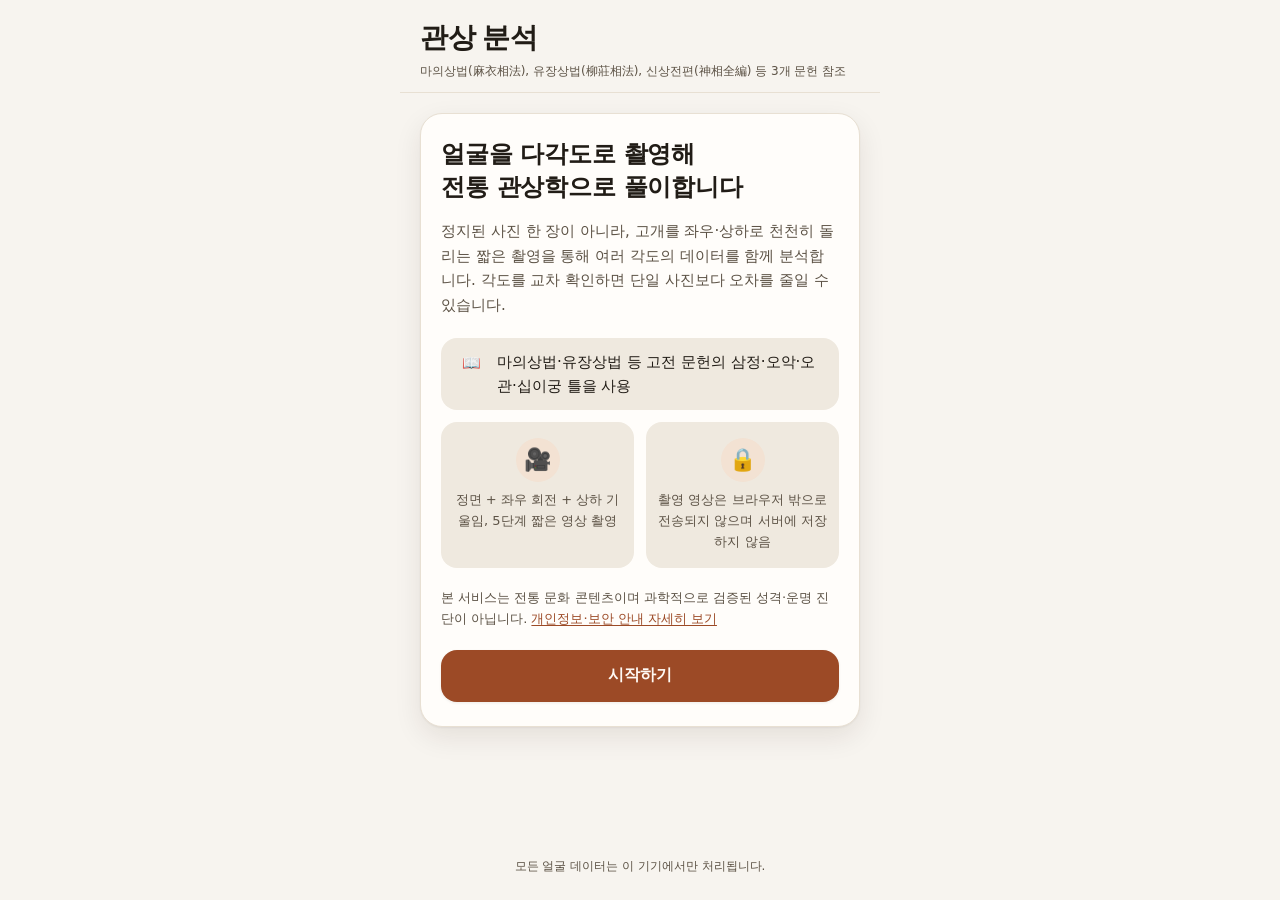
==== index.html @ 56fddad2 "촬영 단계 필름스트립 추가: 각 단계 실제 캡처 사진 + 방향 라벨(왼쪽/오른쪽/위/아래) "사용자들이 좌우상하 단계별로 찍었는지 이해를 잘 못한다"는 피드백을 받아, 촬영 화면 " ====
<!doctype html>
<html lang="ko">
<head>
<meta charset="utf-8" />
<meta name="viewport" content="width=device-width, initial-scale=1, viewport-fit=cover" />
<title>관상 분석 · 다각도 영상 기반</title>
<meta name="description" content="고전 관상학 문헌을 근거로, 고개를 돌리며 촬영한 다각도 영상으로 분석합니다. 모든 처리는 기기 안에서만 이루어집니다." />
<link rel="stylesheet" href="css/style.css" />
</head>
<body>

<header class="app-header">
  <span class="app-title">관상 분석</span>
  <span class="app-subtitle">마의상법(麻衣相法), 유장상법(柳莊相法), 신상전편(神相全編) 등 3개 문헌 참조</span>
</header>

<main>

  <!-- 1. 인트로 -->
  <section id="screen-intro" class="screen">
    <div class="card">
      <h1>얼굴을 다각도로 촬영해<br />전통 관상학으로 풀이합니다</h1>
      <p class="lead">
        정지된 사진 한 장이 아니라, 고개를 좌우·상하로 천천히 돌리는 짧은 촬영을 통해
        여러 각도의 데이터를 함께 분석합니다. 각도를 교차 확인하면 단일 사진보다
        오차를 줄일 수 있습니다.
      </p>
      <ul class="feature-list">
        <li><span class="feature-icon" aria-hidden="true">📖</span><span class="feature-text">마의상법·유장상법 등 고전 문헌의 삼정·오악·오관·십이궁 틀을 사용</span></li>
        <li><span class="feature-icon" aria-hidden="true">🎥</span><span class="feature-text">정면 + 좌우 회전 + 상하 기울임, 5단계 짧은 영상 촬영</span></li>
        <li><span class="feature-icon" aria-hidden="true">🔒</span><span class="feature-text">촬영 영상은 브라우저 밖으로 전송되지 않으며 서버에 저장하지 않음</span></li>
      </ul>
      <p class="disclaimer-inline">
        본 서비스는 전통 문화 콘텐츠이며 과학적으로 검증된 성격·운명 진단이 아닙니다.
        <a href="privacy.html" id="link-privacy-intro">개인정보·보안 안내 자세히 보기</a>
      </p>
      <button id="btn-start" class="btn-primary">시작하기</button>
    </div>
  </section>

  <!-- 2. 동의 -->
  <section id="screen-consent" class="screen" hidden>
    <div class="card">
      <h2>촬영 전 확인해주세요</h2>
      <ul class="consent-list">
        <li>카메라로 얼굴을 약 10~20초간 촬영하며, <strong>영상·이미지는 이 기기 밖으로 전송되지 않습니다.</strong></li>
        <li>분석은 전부 이 브라우저 안에서 실행되는 얼굴 인식 모델로 처리됩니다.</li>
        <li>5단계 촬영 각각의 순간 사진은 진행 상황을 보여주는 화면 미리보기(필름스트립)용으로 브라우저 메모리에 잠깐 보관되며, 이 중 정면·좌우 회전 사진만 인포그래픽과 귀 참고 사진에 쓰입니다. <strong>사용자가 직접 "다운로드"를 누를 때만</strong> 이 기기에 저장됩니다.</li>
        <li>촬영 데이터는 서버에 저장되지 않으며, 창을 닫거나 새로고침하거나 "다시 촬영하기"를 누르면 즉시 사라집니다.</li>
        <li>만 14세 미만이거나 타인의 얼굴을 무단으로 촬영하는 용도로 사용하지 마십시오.</li>
        <li>결과는 전통 문화 콘텐츠로, 의료·채용·평가 등 중요한 판단의 근거로 사용할 수 없습니다.</li>
      </ul>
      <label class="consent-checkbox-row">
        <input type="checkbox" id="consent-checkbox" />
        <span>위 내용을 확인했으며 카메라 사용에 동의합니다</span>
      </label>
      <button id="btn-consent-continue" class="btn-primary" disabled>카메라 시작</button>
      <p class="disclaimer-inline">
        <a href="privacy.html" id="link-privacy-consent">개인정보·보안 안내 자세히 보기</a>
      </p>
    </div>
  </section>

  <!-- 3. 촬영: 카메라 화면 위에 안내를 직접 얹는 풀블리드(전체 폭) 오버레이 레이아웃 -->
  <section id="screen-capture" class="screen" hidden>
    <div class="capture-stage">
      <video id="camera-video" autoplay playsinline muted></video>
      <div class="face-guide-oval"></div>
      <div class="capture-overlay-top">
        <div id="step-dots" class="step-dots"></div>
      </div>
      <div id="hold-ring" class="hold-ring" style="--progress:0"></div>
      <div class="capture-overlay-bottom">
        <p id="step-instruction" class="step-instruction">카메라를 준비하는 중...</p>
        <p id="step-sub" class="step-sub"></p>
        <p id="no-face-hint" class="no-face-hint" hidden>얼굴이 잘 보이지 않아요. 밝은 곳에서 카메라 정면을 바라봐 주세요.</p>
        <p id="close-up-hint" class="close-up-hint" hidden>더 정확한 분석을 위해 얼굴을 화면에 조금 더 크게 채워주세요.</p>
      </div>
    </div>
    <div id="capture-filmstrip" class="capture-filmstrip" aria-label="단계별 촬영 진행 상황"></div>
    <button id="btn-abort-capture" class="btn-secondary">그만하고 처음으로</button>
  </section>

  <!-- 4. 분석 중 -->
  <section id="screen-analyzing" class="screen" hidden>
    <div class="card center">
      <div class="spinner"></div>
      <p>촬영된 각도 데이터를 종합해 측정하는 중...</p>
    </div>
  </section>

  <!-- 5. 리포트 -->
  <section id="screen-report" class="screen" hidden>
    <div class="report-head">
      <h2>관상 분석 리포트</h2>
      <p id="report-coverage" class="report-coverage"></p>
    </div>
    <div id="infographic-section" class="card infographic-card" hidden>
      <div id="infographic-preview-wrap" class="infographic-preview-wrap"></div>
      <button id="btn-download-infographic" class="btn-primary">이미지로 다운로드</button>
    </div>
    <div id="metrics-dashboard" class="card metrics-dashboard-card" hidden>
      <h3 class="metrics-dashboard-title">핵심 지표 한눈에 보기</h3>
      <div id="metrics-grid" class="metrics-grid"></div>
    </div>
    <nav id="report-nav" class="report-nav" aria-label="리포트 섹션 바로가기"></nav>
    <div id="report-sections" class="report-sections"></div>
    <div class="card disclaimer-card">
      <h3>안내</h3>
      <div id="report-disclaimer"></div>
    </div>
    <div class="report-actions">
      <button id="btn-restart" class="btn-primary">다시 촬영하기</button>
      <a href="privacy.html" id="link-privacy-report" class="btn-secondary-link">개인정보·보안 안내</a>
    </div>
  </section>

  <!-- 오류 -->
  <section id="screen-error" class="screen" hidden>
    <div class="card">
      <h2 id="error-message">문제가 발생했습니다</h2>
      <p id="error-detail"></p>
      <button id="btn-error-restart" class="btn-primary">처음으로</button>
    </div>
  </section>

</main>

<footer class="app-footer">
  <span>모든 얼굴 데이터는 이 기기에서만 처리됩니다.</span>
</footer>

<script type="module" src="js/main.js"></script>
</body>
</html>
---- css/style.css ----
/* ============================================================
   관상 분석 — design tokens
   Palette: warm "hanji" (traditional paper) ink/terracotta tones,
   tuned for AA+ contrast in both themes. Spacing/radius/type follow
   a consistent scale instead of ad-hoc values.
   ============================================================ */

:root {
  /* spacing scale (4px base) */
  --space-1: 4px;
  --space-2: 8px;
  --space-3: 12px;
  --space-4: 16px;
  --space-5: 20px;
  --space-6: 24px;
  --space-7: 32px;
  --space-8: 40px;

  /* radius scale */
  --radius-sm: 10px;
  --radius-md: 16px;
  --radius-lg: 22px;
  --radius-full: 999px;

  /* type scale */
  --text-xs: 0.75rem;    /* 12px — captions, badges */
  --text-sm: 0.8125rem;  /* 13px — meta/secondary */
  --text-base: 0.9375rem;/* 15px — body */
  --text-md: 1rem;       /* 16px — emphasized body */
  --text-lg: 1.1875rem;  /* 19px — section headings */
  --text-xl: 1.5rem;     /* 24px — intro headline */
  --text-2xl: 1.75rem;   /* 28px — app title */

  --font-sans: -apple-system, BlinkMacSystemFont, "Pretendard Variable", Pretendard,
    "Apple SD Gothic Neo", "Noto Sans KR", system-ui, sans-serif;
  /* used sparingly (wordmark only) for a literary/masthead accent; falls back
     gracefully to the system sans stack wherever a CJK serif isn't installed */
  --font-serif: ui-serif, "Noto Serif KR", "Nanum Myeongjo", Georgia, serif;

  --ease-standard: cubic-bezier(0.22, 0.68, 0.32, 1);
  --dur-fast: 0.15s;
  --dur-base: 0.25s;
  --dur-slow: 0.4s;

  /* safe-area helpers */
  --safe-top: env(safe-area-inset-top, 0px);
  --safe-bottom: env(safe-area-inset-bottom, 0px);
  --safe-left: env(safe-area-inset-left, 0px);
  --safe-right: env(safe-area-inset-right, 0px);
}

:root {
  --bg: #f7f4ef;
  --surface: #fffdfa;
  --surface-alt: #efe9df;
  --text: #211c16;
  --text-muted: #5c5245;
  --accent: #9c4a26;
  --accent-strong: #7c3a1c;
  --accent-soft: #f3e2d3;
  --on-accent: #fff9f4;
  --border: #e8e0d3;
  --danger: #c0392b;
  --shadow: 0 1px 2px rgba(40, 24, 10, 0.05), 0 10px 28px rgba(40, 24, 10, 0.09);
  --shadow-sm: 0 1px 3px rgba(40, 24, 10, 0.08);
  --shadow-lg: 0 18px 44px rgba(40, 24, 10, 0.16);
  color-scheme: light;
}

@media (prefers-color-scheme: dark) {
  :root {
    --bg: #15120e;
    --surface: #221c16;
    --surface-alt: #2a221a;
    --text: #f3ece2;
    --text-muted: #c2b3a2;
    --accent: #e2a370;
    --accent-strong: #c98553;
    --accent-soft: #3a2c1e;
    --on-accent: #211a12;
    --border: #3a3025;
    --danger: #e2796a;
    --shadow: 0 1px 2px rgba(0, 0, 0, 0.3), 0 14px 32px rgba(0, 0, 0, 0.45);
    --shadow-sm: 0 1px 3px rgba(0, 0, 0, 0.35);
    --shadow-lg: 0 22px 50px rgba(0, 0, 0, 0.55);
    color-scheme: dark;
  }
}

:root[data-theme="light"] {
  --bg: #f7f4ef;
  --surface: #fffdfa;
  --surface-alt: #efe9df;
  --text: #211c16;
  --text-muted: #5c5245;
  --accent: #9c4a26;
  --accent-strong: #7c3a1c;
  --accent-soft: #f3e2d3;
  --on-accent: #fff9f4;
  --border: #e8e0d3;
  --danger: #c0392b;
  --shadow: 0 1px 2px rgba(40, 24, 10, 0.05), 0 10px 28px rgba(40, 24, 10, 0.09);
  --shadow-sm: 0 1px 3px rgba(40, 24, 10, 0.08);
  --shadow-lg: 0 18px 44px rgba(40, 24, 10, 0.16);
  color-scheme: light;
}

:root[data-theme="dark"] {
  --bg: #15120e;
  --surface: #221c16;
  --surface-alt: #2a221a;
  --text: #f3ece2;
  --text-muted: #c2b3a2;
  --accent: #e2a370;
  --accent-strong: #c98553;
  --accent-soft: #3a2c1e;
  --on-accent: #211a12;
  --border: #3a3025;
  --danger: #e2796a;
  --shadow: 0 1px 2px rgba(0, 0, 0, 0.3), 0 14px 32px rgba(0, 0, 0, 0.45);
  --shadow-sm: 0 1px 3px rgba(0, 0, 0, 0.35);
  --shadow-lg: 0 22px 50px rgba(0, 0, 0, 0.55);
  color-scheme: dark;
}

* { box-sizing: border-box; }

html, body {
  margin: 0;
  padding: 0;
  background: var(--bg);
  color: var(--text);
  font-family: var(--font-sans);
  line-height: 1.6;
  overscroll-behavior-y: none;
  -webkit-tap-highlight-color: transparent;
  /* long unbreakable runs (e.g. a URL inside an error message) must wrap
     instead of overflowing the card past the viewport edge */
  overflow-wrap: break-word;
  word-break: break-word;
}

body {
  max-width: 480px;
  margin: 0 auto;
  min-height: 100vh;
  display: flex;
  flex-direction: column;
  padding-left: var(--safe-left);
  padding-right: var(--safe-right);
}

@media (prefers-reduced-motion: reduce) {
  *, *::before, *::after {
    animation-duration: 0.01ms !important;
    animation-iteration-count: 1 !important;
    transition-duration: 0.01ms !important;
  }
}

/* ---------- header (sticky, glass) ---------- */
.app-header {
  position: sticky;
  top: 0;
  z-index: 10;
  display: flex;
  flex-direction: column;
  gap: 2px;
  padding: calc(var(--space-4) + var(--safe-top)) var(--space-5) var(--space-3);
  background: var(--bg);
  border-bottom: 1px solid var(--border);
}

.app-title {
  font-family: var(--font-serif);
  font-weight: 700;
  font-size: var(--text-2xl);
  letter-spacing: -0.01em;
}

.app-subtitle {
  font-size: var(--text-xs);
  color: var(--text-muted);
  line-height: 1.45;
}

main {
  flex: 1;
  padding: var(--space-5) var(--space-5) var(--space-7);
  display: flex;
  flex-direction: column;
}

.app-footer {
  text-align: center;
  font-size: var(--text-xs);
  color: var(--text-muted);
  padding: var(--space-4) var(--space-5) calc(var(--space-6) + var(--safe-bottom));
}

/* ---------- screen transition ---------- */
.screen {
  animation: screenIn var(--dur-slow) var(--ease-standard);
}
@keyframes screenIn {
  from { opacity: 0; transform: translateY(10px) scale(0.99); }
  to { opacity: 1; transform: none; }
}

/* ---------- card ---------- */
.card {
  background: var(--surface);
  border: 1px solid var(--border);
  border-radius: var(--radius-lg);
  padding: var(--space-6) var(--space-5);
  box-shadow: var(--shadow);
}

.card.center { text-align: center; }

h1, h2, h3 { font-weight: 700; letter-spacing: -0.01em; }

h1 {
  font-size: var(--text-xl);
  line-height: 1.35;
  margin: 0 0 var(--space-4);
}
h2 { font-size: var(--text-lg); margin: 0 0 var(--space-4); }
h3 { font-size: var(--text-md); margin: 0 0 var(--space-2); }

.lead {
  color: var(--text-muted);
  margin: 0 0 var(--space-5);
  font-size: var(--text-base);
  line-height: 1.65;
}

/* 벤토(bento) 그리드: 첫 항목(문헌 근거)은 넓게, 나머지 둘은 정사각형 타일로 나란히 —
   가로로 늘어선 목록이 아니라 크기 차이가 있는 타일 구성으로 한눈에 훑어보게 한다. */
.feature-list {
  list-style: none;
  padding: 0;
  margin: 0 0 var(--space-5);
  display: grid;
  grid-template-columns: 1fr 1fr;
  gap: var(--space-3);
  font-size: var(--text-base);
}

.feature-list li {
  display: flex;
  align-items: flex-start;
  gap: var(--space-3);
  background: var(--surface-alt);
  border-radius: var(--radius-md);
  padding: var(--space-3) var(--space-4);
}

.feature-list li:first-child {
  grid-column: 1 / -1;
}

.feature-list li:not(:first-child) {
  grid-column: span 1;
  flex-direction: column;
  align-items: center;
  text-align: center;
  gap: var(--space-2);
  padding: var(--space-4) var(--space-3);
}

.feature-icon {
  flex: none;
  display: inline-flex;
  align-items: center;
  justify-content: center;
  width: 28px;
  height: 28px;
  font-size: 15px;
  line-height: 1;
}

.feature-list li:not(:first-child) .feature-icon {
  width: 44px;
  height: 44px;
  font-size: 22px;
  background: var(--accent-soft);
  border-radius: var(--radius-full);
}

.feature-text { flex: 1; }

.feature-list li:not(:first-child) .feature-text {
  flex: none;
  font-size: var(--text-sm);
  color: var(--text-muted);
}

.consent-list {
  list-style: none;
  padding: 0;
  margin: 0 0 var(--space-5);
  font-size: var(--text-base);
  display: flex;
  flex-direction: column;
  gap: var(--space-3);
}

.consent-list li {
  position: relative;
  padding-left: var(--space-5);
}
.consent-list li::before {
  content: "";
  position: absolute;
  left: 0;
  top: 0.55em;
  width: 6px;
  height: 6px;
  border-radius: var(--radius-full);
  background: var(--accent);
}

.disclaimer-inline {
  font-size: var(--text-sm);
  color: var(--text-muted);
  margin: var(--space-3) 0 var(--space-5);
}

.disclaimer-inline a,
.consent-list a,
.report-actions a {
  color: var(--accent);
  text-underline-offset: 2px;
}

/* ---------- buttons ---------- */
.btn-primary,
.btn-secondary,
.btn-secondary-link {
  display: block;
  width: 100%;
  min-height: 52px;
  border-radius: var(--radius-md);
  font-size: var(--text-md);
  font-weight: 600;
  text-align: center;
  cursor: pointer;
  transition: transform var(--dur-fast) var(--ease-standard),
    background-color var(--dur-fast) var(--ease-standard),
    box-shadow var(--dur-fast) var(--ease-standard),
    border-color var(--dur-fast) var(--ease-standard),
    opacity var(--dur-fast) var(--ease-standard);
  -webkit-tap-highlight-color: transparent;
}

.btn-primary {
  border: none;
  padding: 15px;
  background: var(--accent);
  color: var(--on-accent);
  box-shadow: var(--shadow-sm);
}
.btn-primary:hover { background: var(--accent-strong); }
.btn-primary:active:not(:disabled) { transform: scale(0.98); box-shadow: none; }
.btn-primary:disabled { opacity: 0.4; cursor: not-allowed; box-shadow: none; }

.btn-secondary {
  padding: 13px;
  margin-top: var(--space-4);
  border: 1px solid var(--border);
  background: transparent;
  color: var(--text);
  font-weight: 600;
  font-size: var(--text-base);
}
.btn-secondary:hover { background: var(--surface-alt); border-color: var(--accent-soft); }
.btn-secondary:active { transform: scale(0.98); background: var(--accent-soft); }

.btn-secondary-link {
  padding: 13px;
  border: 1px solid var(--border);
  color: var(--text-muted);
  text-decoration: none;
  font-size: var(--text-base);
  font-weight: 600;
}
.btn-secondary-link:hover { background: var(--surface-alt); }
.btn-secondary-link:active { transform: scale(0.98); }

.consent-checkbox-row {
  display: flex;
  align-items: flex-start;
  gap: var(--space-3);
  font-size: var(--text-base);
  margin-bottom: var(--space-5);
  padding: var(--space-1) 0;
  cursor: pointer;
}
.consent-checkbox-row input {
  margin-top: 2px;
  width: 22px;
  height: 22px;
  flex: none;
  accent-color: var(--accent);
}

/* --- 촬영 화면: 카메라 화면을 화면 폭 끝까지 채우고(풀블리드), 안내 문구·진행 표시를
   카드 아래 별도 텍스트가 아니라 영상 위에 직접 얹는다(카메라 앱 스타일 오버레이 UI). */
.capture-stage {
  position: relative;
  width: calc(100% + var(--space-5) * 2);
  margin: 0 calc(-1 * var(--space-5));
  aspect-ratio: 3 / 4;
  background: #000;
  overflow: hidden;
}

#camera-video {
  width: 100%;
  height: 100%;
  object-fit: cover;
  transform: scaleX(-1); /* 셀피 미리보기용 좌우 반전(표시만, 실제 인식 프레임에는 영향 없음) */
}

.capture-stage::before,
.capture-stage::after {
  /* 상/하단 그라디언트 스크림 — 오버레이 텍스트가 어떤 영상 배경 위에서도 잘 읽히도록 */
  content: "";
  position: absolute;
  inset: 0 0 auto 0;
  height: 32%;
  background: linear-gradient(to bottom, rgba(0, 0, 0, 0.55), transparent);
  pointer-events: none;
  z-index: 1;
}
.capture-stage::after {
  inset: auto 0 0 0;
  height: 42%;
  background: linear-gradient(to top, rgba(0, 0, 0, 0.65), transparent);
}

.face-guide-oval {
  position: absolute;
  inset: 12% 20%;
  border: 2px dashed rgba(255, 255, 255, 0.65);
  border-radius: 50% / 40%;
  pointer-events: none;
  animation: guidePulse 2.4s ease-in-out infinite;
}
@keyframes guidePulse {
  0%, 100% { opacity: 0.55; }
  50% { opacity: 0.9; }
}

.capture-overlay-top {
  position: absolute;
  inset: 0 0 auto 0;
  z-index: 2;
  padding: calc(var(--space-4) + var(--safe-top)) var(--space-4) 0;
}

.capture-overlay-bottom {
  position: absolute;
  inset: auto 0 0 0;
  z-index: 2;
  padding: 0 var(--space-4) var(--space-4);
}

.hold-ring {
  position: absolute;
  top: calc(var(--space-4) + var(--safe-top));
  right: var(--space-4);
  z-index: 2;
  width: 52px;
  height: 52px;
  border-radius: var(--radius-full);
  background:
    radial-gradient(closest-side, rgba(0, 0, 0, 0.35) 62%, transparent 63%),
    conic-gradient(var(--accent) calc(var(--progress, 0) * 360deg), rgba(255, 255, 255, 0.3) 0);
  box-shadow: 0 4px 14px rgba(0, 0, 0, 0.35);
  transition: background 0.05s linear;
}

.step-dots {
  display: flex;
  justify-content: center;
  align-items: center;
  gap: var(--space-2);
}
.step-dot {
  width: 8px;
  height: 8px;
  border-radius: var(--radius-full);
  background: rgba(255, 255, 255, 0.4);
  transition: width var(--dur-base) var(--ease-standard),
    background-color var(--dur-base) var(--ease-standard),
    opacity var(--dur-base) var(--ease-standard);
}
.step-dot.active { width: 22px; background: #fff; }
.step-dot.done { background: #fff; opacity: 0.6; }

.step-instruction {
  text-align: center;
  font-size: var(--text-lg);
  font-weight: 700;
  letter-spacing: -0.005em;
  margin: var(--space-2) 0 var(--space-1);
  min-height: 1.35em;
  color: #fff;
  text-shadow: 0 1px 6px rgba(0, 0, 0, 0.5);
}
.step-sub {
  text-align: center;
  font-size: var(--text-sm);
  color: rgba(255, 255, 255, 0.8);
  margin: 0 0 var(--space-3);
  text-shadow: 0 1px 6px rgba(0, 0, 0, 0.5);
}

.no-face-hint,
.close-up-hint {
  text-align: center;
  font-size: var(--text-sm);
  font-weight: 600;
  margin: 0 0 var(--space-3);
  padding: var(--space-2) var(--space-3);
  border-radius: var(--radius-sm);
  display: block;
  max-height: 60px;
  opacity: 1;
  overflow: hidden;
  backdrop-filter: none;
  transition: opacity var(--dur-base) var(--ease-standard),
    max-height var(--dur-base) var(--ease-standard),
    margin var(--dur-base) var(--ease-standard),
    padding var(--dur-base) var(--ease-standard);
}
.no-face-hint { color: #fff; background: color-mix(in srgb, var(--danger) 55%, rgba(0,0,0,0.4)); }
.close-up-hint { color: #fff; background: color-mix(in srgb, var(--accent) 55%, rgba(0,0,0,0.4)); }

#no-face-hint[hidden],
#close-up-hint[hidden] {
  display: block;
  opacity: 0;
  max-height: 0;
  margin: 0;
  padding: 0 var(--space-3);
  pointer-events: none;
}

/* 촬영 단계 필름스트립 — 어떤 단계를 실제로 찍었는지 눈으로 바로 확인할 수 있도록, 추상적인
   점 대신 각 단계의 실제 캡처 썸네일과 방향 라벨(왼쪽/오른쪽/위/아래)을 보여준다. */
.capture-filmstrip {
  display: flex;
  gap: var(--space-2);
  justify-content: center;
  margin: var(--space-4) 0 0;
  overflow-x: auto;
}
.filmstrip-slot {
  flex: none;
  width: 60px;
  display: flex;
  flex-direction: column;
  align-items: center;
  gap: 4px;
}
.filmstrip-media {
  width: 48px;
  height: 48px;
  border-radius: var(--radius-md);
  border: 2px solid var(--border);
  background: var(--surface-alt);
  display: flex;
  align-items: center;
  justify-content: center;
  font-size: 20px;
  position: relative;
  overflow: hidden;
  transition: border-color var(--dur-base) var(--ease-standard);
}
.filmstrip-slot.active .filmstrip-media,
.filmstrip-slot.done .filmstrip-media { border-color: var(--accent); }
.filmstrip-icon { line-height: 1; }
.filmstrip-thumb {
  width: 100%;
  height: 100%;
  object-fit: cover;
  transform: scaleX(-1); /* 미리보기와 동일하게 좌우 반전해서 보여준다 */
}
.filmstrip-check {
  position: absolute;
  bottom: -2px;
  right: -2px;
  width: 18px;
  height: 18px;
  border-radius: var(--radius-full);
  background: var(--accent);
  color: var(--on-accent);
  font-size: 11px;
  font-weight: 700;
  display: flex;
  align-items: center;
  justify-content: center;
  border: 2px solid var(--bg);
}
.filmstrip-label {
  font-size: 10px;
  color: var(--text-muted);
  text-align: center;
  line-height: 1.2;
  white-space: nowrap;
}
.filmstrip-slot.done .filmstrip-label { color: var(--text); font-weight: 600; }

#btn-abort-capture { margin-top: var(--space-4); }

/* ---------- 분석 중 ---------- */
.spinner {
  width: 44px;
  height: 44px;
  border-radius: var(--radius-full);
  border: 4px solid var(--accent-soft);
  border-top-color: var(--accent);
  margin: 0 auto var(--space-4);
  animation: spin 0.85s linear infinite;
}
@keyframes spin { to { transform: rotate(360deg); } }

/* --- 리포트 --- */
.report-head {
  padding: var(--space-1) var(--space-1) var(--space-4);
}
.report-coverage {
  font-size: var(--text-sm);
  color: var(--text-muted);
  margin: 0;
}

/* 핵심 지표 대시보드 — 텍스트를 읽기 전에 8개 수치를 5단계 게이지 그리드로 훑어보게 한다.
   실제 계산된 tier를 그대로 시각화한 것이라 장식이 아니라 데이터 표현이다. */
.metrics-dashboard-card { margin-top: var(--space-4); }
.metrics-dashboard-title {
  font-size: var(--text-base);
  margin: 0 0 var(--space-4);
}
.metrics-grid {
  display: grid;
  grid-template-columns: 1fr 1fr;
  gap: var(--space-3);
}
.metric-gauge {
  background: var(--surface-alt);
  border-radius: var(--radius-md);
  padding: var(--space-3);
}
.metric-gauge-label {
  font-size: var(--text-xs);
  color: var(--text-muted);
  margin: 0 0 var(--space-2);
}
.metric-gauge-bar {
  display: flex;
  gap: 3px;
  margin: 0 0 var(--space-2);
}
.metric-gauge-seg {
  flex: 1;
  height: 6px;
  border-radius: var(--radius-full);
  background: var(--border);
}
.metric-gauge-seg.on { background: var(--accent); }
.metric-gauge-caption {
  font-size: var(--text-sm);
  font-weight: 700;
  margin: 0;
}

/* 리포트 섹션 바로가기 — 긴 스크롤 대신 원하는 부위로 바로 이동할 수 있는 스티키 탭 바 */
.report-nav {
  position: sticky;
  top: 52px; /* .app-header 높이 아래 */
  z-index: 5;
  display: flex;
  gap: var(--space-2);
  overflow-x: auto;
  padding: var(--space-3) 0;
  margin: 0 0 var(--space-1);
  background: var(--bg);
  border-bottom: 1px solid var(--border);
  scrollbar-width: none;
}
.report-nav::-webkit-scrollbar { display: none; }
.report-nav a {
  flex: none;
  font-size: var(--text-xs);
  font-weight: 600;
  color: var(--text-muted);
  text-decoration: none;
  background: var(--surface-alt);
  border-radius: var(--radius-full);
  padding: var(--space-2) var(--space-4);
  white-space: nowrap;
}

.report-sections {
  display: flex;
  flex-direction: column;
  gap: var(--space-4);
  scroll-margin-top: 100px;
}
.report-sections > .report-card { scroll-margin-top: 100px; }

.report-card {
  background: var(--surface);
  border: 1px solid var(--border);
  border-radius: var(--radius-md);
  padding: var(--space-5);
  box-shadow: var(--shadow-sm);
}
.report-card.qualitative {
  border-style: dashed;
  box-shadow: none;
}

.report-card-header {
  display: flex;
  align-items: center;
  justify-content: space-between;
  gap: var(--space-2);
}

.source-badge {
  flex: none;
  font-size: var(--text-xs);
  font-weight: 600;
  background: var(--accent-soft);
  color: var(--accent);
  padding: 3px var(--space-3);
  border-radius: var(--radius-full);
  white-space: nowrap;
}

.report-desc {
  font-size: var(--text-sm);
  color: var(--text-muted);
  margin: var(--space-2) 0 var(--space-3);
  line-height: 1.55;
}

.report-text-list {
  margin: 0;
  padding-left: var(--space-5);
  display: flex;
  flex-direction: column;
  gap: var(--space-2);
  font-size: var(--text-base);
  line-height: 1.6;
}

.ear-photo-row {
  display: flex;
  gap: var(--space-3);
  margin: var(--space-3) 0 var(--space-1);
  overflow-x: auto;
}
.ear-photo-fig {
  margin: 0;
  flex: 1 0 auto;
  min-width: 45%;
  text-align: center;
}
.ear-photo-canvas {
  display: block;
  width: 100%;
  height: auto;
  border-radius: var(--radius-sm);
  border: 1px solid var(--border);
}
.ear-photo-fig figcaption {
  font-size: var(--text-xs);
  color: var(--text-muted);
  margin-top: var(--space-1);
}

.ear-checklist {
  margin-top: var(--space-3);
  padding-top: var(--space-3);
  border-top: 1px dashed var(--border);
  display: flex;
  flex-direction: column;
  gap: var(--space-2);
  font-size: var(--text-sm);
}
.ear-checklist-item strong {
  color: var(--accent);
  margin-right: var(--space-1);
}

.samjeong-bar {
  display: flex;
  height: 14px;
  border-radius: var(--radius-sm);
  overflow: hidden;
  margin: var(--space-1) 0 var(--space-4);
  box-shadow: inset 0 0 0 1px var(--border);
}
.samjeong-upper { background: #cf9c6d; }
.samjeong-middle { background: #a9673f; }
.samjeong-lower { background: #7a4527; }

.infographic-card { margin-top: var(--space-4); }
.infographic-preview-wrap {
  margin: var(--space-3) 0 var(--space-4);
  border-radius: var(--radius-md);
  overflow: hidden;
  border: 1px solid var(--border);
  background: var(--surface-alt);
}
.infographic-canvas {
  display: block;
  width: 100%;
  height: auto;
}

.disclaimer-card {
  margin-top: var(--space-5);
  background: var(--surface-alt);
  box-shadow: none;
}
.disclaimer-card p {
  font-size: var(--text-sm);
  color: var(--text-muted);
  margin: 0 0 var(--space-2);
  line-height: 1.55;
}
.disclaimer-card p:last-child { margin-bottom: 0; }

.report-actions {
  display: flex;
  flex-direction: column;
  gap: var(--space-3);
  margin-top: var(--space-6);
}
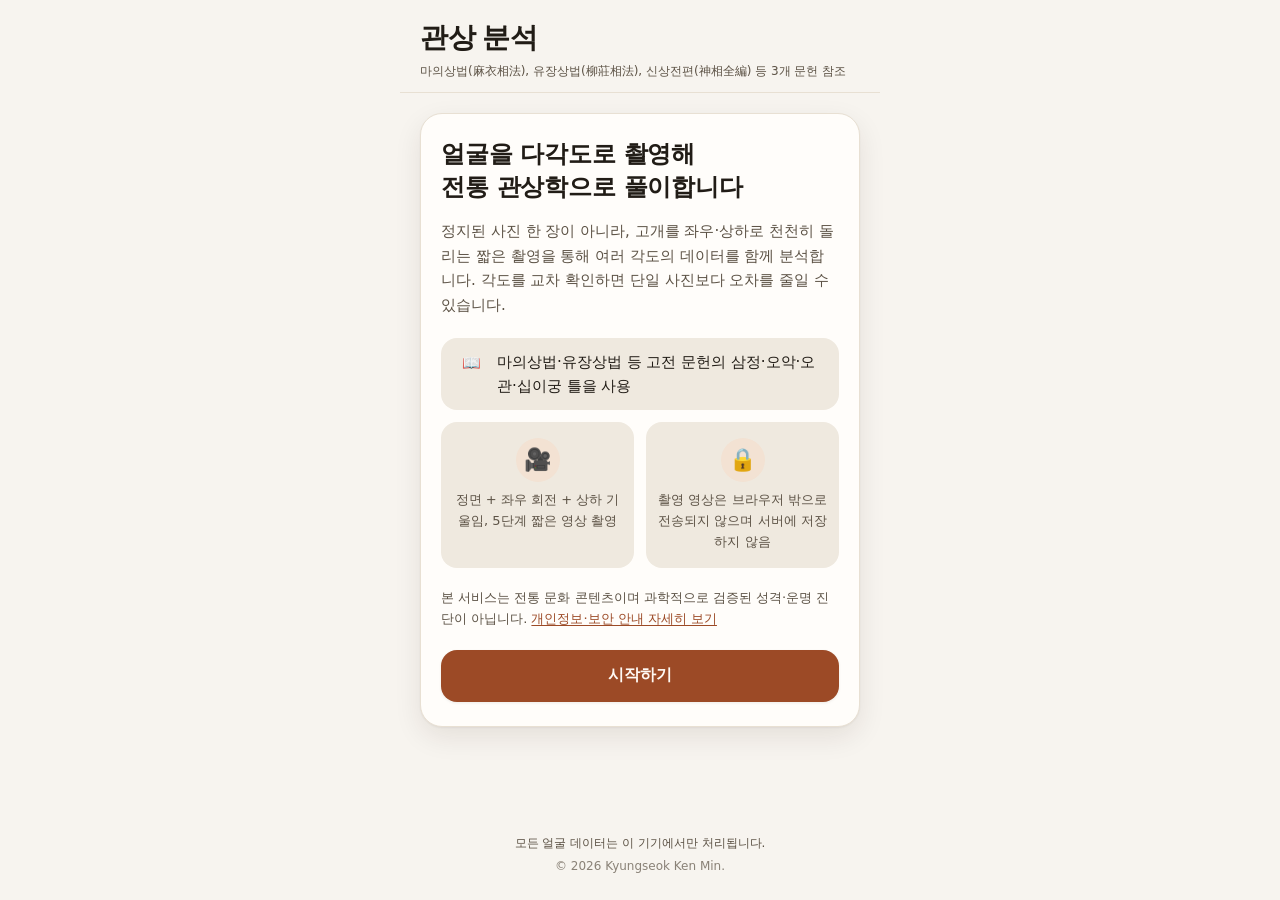
==== commit 978ffabd: "사이트 하단에 저작권 표시 추가 Co-Authored-By: Claude Sonnet 5 <noreply@anthropic.com> Claude-Session: https://cl" ====
--- a/index.html
+++ b/index.html
@@ -73,6 +73,9 @@
       <div class="capture-overlay-bottom">
         <p id="step-instruction" class="step-instruction">카메라를 준비하는 중...</p>
         <p id="step-sub" class="step-sub"></p>
+        <div id="angle-progress" class="angle-progress" hidden>
+          <div id="angle-progress-fill" class="angle-progress-fill"></div>
+        </div>
         <p id="no-face-hint" class="no-face-hint" hidden>얼굴이 잘 보이지 않아요. 밝은 곳에서 카메라 정면을 바라봐 주세요.</p>
         <p id="close-up-hint" class="close-up-hint" hidden>더 정확한 분석을 위해 얼굴을 화면에 조금 더 크게 채워주세요.</p>
       </div>
@@ -128,6 +131,7 @@
 
 <footer class="app-footer">
   <span>모든 얼굴 데이터는 이 기기에서만 처리됩니다.</span>
+  <span class="app-footer-copyright">&copy; 2026 Kyungseok Ken Min.</span>
 </footer>
 
 <script type="module" src="js/main.js"></script>
--- a/css/style.css
+++ b/css/style.css
@@ -192,10 +192,17 @@
 }
 
 .app-footer {
+  display: flex;
+  flex-direction: column;
+  gap: var(--space-1, 4px);
   text-align: center;
   font-size: var(--text-xs);
   color: var(--text-muted);
   padding: var(--space-4) var(--space-5) calc(var(--space-6) + var(--safe-bottom));
+}
+
+.app-footer-copyright {
+  opacity: 0.7;
 }
 
 /* ---------- screen transition ---------- */
@@ -518,6 +525,27 @@
   text-shadow: 0 1px 6px rgba(0, 0, 0, 0.5);
 }
 
+/* 목표 각도까지 얼마나 왔는지 보여주는 진행 막대 — 목표에 도달하기 전까지는 아무 피드백이
+   없어 "얼마나 더 돌려야 하는지" 알 수 없었던 문제(특히 두 번째, 더 크게 돌아야 하는 회전
+   단계에서 두드러짐)를 보완한다. */
+.angle-progress {
+  width: 100%;
+  max-width: 220px;
+  height: 6px;
+  margin: 0 auto var(--space-3);
+  border-radius: var(--radius-full);
+  background: rgba(255, 255, 255, 0.25);
+  overflow: hidden;
+}
+.angle-progress-fill {
+  height: 100%;
+  width: 0%;
+  background: rgba(255, 255, 255, 0.75);
+  border-radius: var(--radius-full);
+  transition: width 0.1s linear, background-color var(--dur-base) var(--ease-standard);
+}
+.angle-progress-fill.reached { background: var(--accent); }
+
 .no-face-hint,
 .close-up-hint {
   text-align: center;
@@ -679,9 +707,12 @@
 }
 
 /* 리포트 섹션 바로가기 — 긴 스크롤 대신 원하는 부위로 바로 이동할 수 있는 스티키 탭 바 */
+/* top은 --header-h(js/main.js가 .app-header의 실제 렌더 높이를 측정해 갱신하는 커스텀
+   프로퍼티)를 따른다. 헤더 높이는 부제목 줄바꿈 여부에 따라 뷰포트 폭마다 달라지므로,
+   여기 하드코딩된 값(폴백)만으로는 헤더가 이 nav를 덮어버리는 문제가 생길 수 있다. */
 .report-nav {
   position: sticky;
-  top: 52px; /* .app-header 높이 아래 */
+  top: var(--header-h, 100px); /* .app-header 실측 높이 아래 (js/main.js가 갱신) */
   z-index: 5;
   display: flex;
   gap: var(--space-2);
@@ -768,8 +799,14 @@
 }
 .ear-photo-fig {
   margin: 0;
-  flex: 1 0 auto;
-  min-width: 45%;
+  /* flex-basis 45%를 목표로 하되 실제로 줄어들 수 있어야 한다. 이전에는 flex-shrink:0 +
+     min-width:45%(암묵적 auto min-width도 동시에 작용) 조합 때문에, 캡처 해상도(최대
+     960px)로 설정된 <canvas> 자식의 intrinsic 픽셀 크기가 실질적인 하한이 되어 두 번째
+     사진이 행 밖으로 거의 밀려났다. min-width:0으로 intrinsic 크기 하한을 없애야
+     flex-basis(45%)가 실제로 적용된다. */
+  flex: 1 1 45%;
+  min-width: 0;
+  width: 45%;
   text-align: center;
 }
 .ear-photo-canvas {
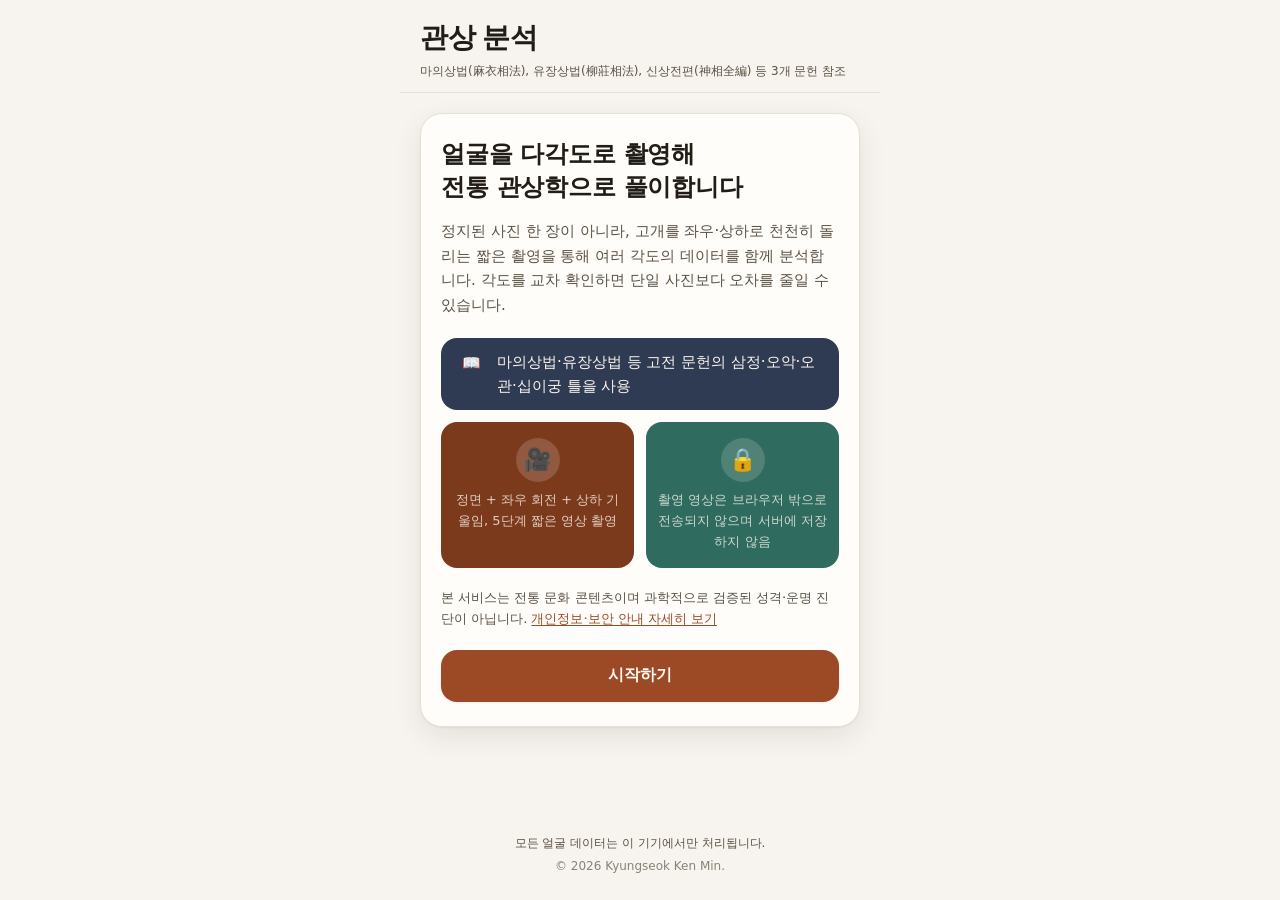
==== commit ef78f9a6: "카드 개편 보완 — 종합 총평 원문 노출, 다운로드 이미지 카드화, 대비 버그 수정, 첫 화면 통일 종합 총평은 메타 설명 없이 결론 문장 자체를 항상 펼친 채로 보여준다. 헤드라" ====
--- a/index.html
+++ b/index.html
@@ -6,6 +6,7 @@
 <title>관상 분석 · 다각도 영상 기반</title>
 <meta name="description" content="고전 관상학 문헌을 근거로, 고개를 돌리며 촬영한 다각도 영상으로 분석합니다. 모든 처리는 기기 안에서만 이루어집니다." />
 <link rel="stylesheet" href="css/style.css" />
+<script defer src="https://analytics.kenmin.kr/script.js" data-website-id="b3415d6c-762f-4ccf-9502-659629f08586"></script>
 </head>
 <body>
 
@@ -26,9 +27,9 @@
         오차를 줄일 수 있습니다.
       </p>
       <ul class="feature-list">
-        <li><span class="feature-icon" aria-hidden="true">📖</span><span class="feature-text">마의상법·유장상법 등 고전 문헌의 삼정·오악·오관·십이궁 틀을 사용</span></li>
-        <li><span class="feature-icon" aria-hidden="true">🎥</span><span class="feature-text">정면 + 좌우 회전 + 상하 기울임, 5단계 짧은 영상 촬영</span></li>
-        <li><span class="feature-icon" aria-hidden="true">🔒</span><span class="feature-text">촬영 영상은 브라우저 밖으로 전송되지 않으며 서버에 저장하지 않음</span></li>
+        <li data-theme="ink"><span class="feature-icon" aria-hidden="true">📖</span><span class="feature-text">마의상법·유장상법 등 고전 문헌의 삼정·오악·오관·십이궁 틀을 사용</span></li>
+        <li data-theme="ember"><span class="feature-icon" aria-hidden="true">🎥</span><span class="feature-text">정면 + 좌우 회전 + 상하 기울임, 5단계 짧은 영상 촬영</span></li>
+        <li data-theme="pine"><span class="feature-icon" aria-hidden="true">🔒</span><span class="feature-text">촬영 영상은 브라우저 밖으로 전송되지 않으며 서버에 저장하지 않음</span></li>
       </ul>
       <p class="disclaimer-inline">
         본 서비스는 전통 문화 콘텐츠이며 과학적으로 검증된 성격·운명 진단이 아닙니다.
@@ -50,6 +51,35 @@
         <li>만 14세 미만이거나 타인의 얼굴을 무단으로 촬영하는 용도로 사용하지 마십시오.</li>
         <li>결과는 전통 문화 콘텐츠로, 의료·채용·평가 등 중요한 판단의 근거로 사용할 수 없습니다.</li>
       </ul>
+      <div class="optional-questions">
+        <p class="optional-questions-title">더 정확하고 개인화된 해설을 위해 알려주시면 좋아요 (선택, 건너뛰어도 됩니다)</p>
+        <label class="select-row">
+          <span>연령대</span>
+          <select id="select-age-bracket">
+            <option value="">선택 안 함</option>
+            <option value="young">30세 이하</option>
+            <option value="mid">31~50세</option>
+            <option value="senior">51세 이상</option>
+          </select>
+        </label>
+        <label class="select-row">
+          <span>혼인 여부</span>
+          <select id="select-marital-status">
+            <option value="">선택 안 함</option>
+            <option value="unmarried">미혼</option>
+            <option value="married">기혼</option>
+          </select>
+        </label>
+        <label class="select-row">
+          <span>관심 분야</span>
+          <select id="select-interest-area">
+            <option value="all">전체</option>
+            <option value="wealth">재물운</option>
+            <option value="career">직업·명예운</option>
+            <option value="relationship">애정·인간관계</option>
+          </select>
+        </label>
+      </div>
       <label class="consent-checkbox-row">
         <input type="checkbox" id="consent-checkbox" />
         <span>위 내용을 확인했으며 카메라 사용에 동의합니다</span>
@@ -134,6 +164,6 @@
   <span class="app-footer-copyright">&copy; 2026 Kyungseok Ken Min.</span>
 </footer>
 
-<script type="module" src="js/main.js"></script>
+<script type="module" src="js/main.js?v=20260723a"></script>
 </body>
 </html>
--- a/css/style.css
+++ b/css/style.css
@@ -261,6 +261,9 @@
   background: var(--surface-alt);
   border-radius: var(--radius-md);
   padding: var(--space-3) var(--space-4);
+  /* .report-card와 같은 이유 — [data-theme]가 --text를 밝게 덮어써도 .feature-text가
+     그 상속을 실제로 받으려면 이 지점에서 color: var(--text)로 다시 계산돼야 한다. */
+  color: var(--text);
 }
 
 .feature-list li:first-child {
@@ -326,6 +329,41 @@
   height: 6px;
   border-radius: var(--radius-full);
   background: var(--accent);
+}
+
+.optional-questions {
+  margin: 0 0 var(--space-5);
+  padding: var(--space-4);
+  background: var(--surface-alt);
+  border-radius: var(--radius-md);
+  display: flex;
+  flex-direction: column;
+  gap: var(--space-3);
+}
+
+.optional-questions-title {
+  font-size: var(--text-sm);
+  color: var(--text-muted);
+  margin: 0;
+}
+
+.select-row {
+  display: flex;
+  align-items: center;
+  justify-content: space-between;
+  gap: var(--space-3);
+  font-size: var(--text-base);
+}
+
+.select-row select {
+  flex: none;
+  min-width: 140px;
+  padding: 8px 10px;
+  border-radius: var(--radius-sm);
+  border: 1px solid var(--border);
+  background: var(--surface);
+  color: var(--text);
+  font-size: var(--text-base);
 }
 
 .disclaimer-inline {
@@ -750,17 +788,61 @@
   border-radius: var(--radius-md);
   padding: var(--space-5);
   box-shadow: var(--shadow-sm);
+  /* 헤드라인·본문 목록 등 하위 요소 다수가 color를 따로 지정하지 않고 상속에 기댄다.
+     여기서 명시적으로 var(--text)를 선언해 둬야, [data-theme] 카드에서 --text가
+     밝은 색으로 덮어써졌을 때 그 상속 사슬이 이 지점부터 다시 계산돼 하위 요소까지
+     제대로 밝은 색을 쓴다(그렇지 않으면 body의 이미 계산된 어두운 색을 그대로 물려받아
+     짙은 배경 위에 짙은 글자가 렌더링되는 대비 문제가 생긴다). */
+  color: var(--text);
 }
 .report-card.qualitative {
   border-style: dashed;
   box-shadow: none;
 }
 
+/* 주제별 색상 카드 — 섹션마다 고유한 배경색을 입혀 카드 간 구분을 뚜렷하게 한다(참고
+   이미지 반영). 라이트/다크 모드와 무관하게 고정된 색으로, 배지·헤드라인·밑줄 등 하위
+   요소가 이미 --text/--accent 계열 커스텀 프로퍼티를 쓰고 있어 여기서 그 값만 밝은 색으로
+   덮어쓰면 하위 요소들이 자동으로 배경과 대비되는 색을 쓴다(개별 선택자를 따로 만들 필요가
+   없다). --danger(밑줄색)는 다크 배경 위에서도 잘 보이도록 밝은 산호색 계열로 통일했다.
+   같은 색상 규칙을 첫 화면의 특징 타일(.feature-list li)에도 적용해, 첫 화면과 리포트
+   화면이 같은 카드 디자인 언어를 쓰도록 맞췄다. */
+.report-card[data-theme],
+.feature-list li[data-theme] {
+  border: none;
+  --text: #fbf6ef;
+  --text-muted: rgba(251, 246, 239, 0.78);
+  --accent: #fbf6ef;
+  --accent-strong: #ffffff;
+  --accent-soft: rgba(251, 246, 239, 0.16);
+  --border: rgba(251, 246, 239, 0.28);
+  --danger: #ff9d85;
+}
+.report-card[data-theme="ink"], .feature-list li[data-theme="ink"] { background: #2f3b52; }
+.report-card[data-theme="ember"], .feature-list li[data-theme="ember"] { background: #7c3a1c; }
+.report-card[data-theme="clay"], .feature-list li[data-theme="clay"] { background: #8a4a42; }
+.report-card[data-theme="moss"], .feature-list li[data-theme="moss"] { background: #55603f; }
+.report-card[data-theme="slate"], .feature-list li[data-theme="slate"] { background: #3f5060; }
+.report-card[data-theme="ochre"], .feature-list li[data-theme="ochre"] { background: #7c5f2b; }
+.report-card[data-theme="plum"], .feature-list li[data-theme="plum"] { background: #5a3552; }
+.report-card[data-theme="brick"], .feature-list li[data-theme="brick"] { background: #8c4a2f; }
+.report-card[data-theme="pine"], .feature-list li[data-theme="pine"] { background: #2f6b5e; }
+.report-card[data-theme="taupe"], .feature-list li[data-theme="taupe"] { background: #6b5642; }
+.report-card[data-theme="charcoal"], .feature-list li[data-theme="charcoal"] { background: #3a3530; }
+
 .report-card-header {
   display: flex;
   align-items: center;
   justify-content: space-between;
   gap: var(--space-2);
+}
+
+.report-eyebrow {
+  font-size: var(--text-xs);
+  font-weight: 600;
+  color: var(--text-muted);
+  text-transform: uppercase;
+  letter-spacing: 0.02em;
 }
 
 .source-badge {
@@ -774,10 +856,48 @@
   white-space: nowrap;
 }
 
+.report-headline {
+  font-size: var(--text-lg);
+  font-weight: 700;
+  line-height: 1.35;
+  margin: var(--space-2) 0 0;
+}
+
+.report-summary {
+  font-size: var(--text-sm);
+  color: var(--text-muted);
+  line-height: 1.5;
+  margin: var(--space-1) 0 0;
+  display: -webkit-box;
+  -webkit-line-clamp: 2;
+  -webkit-box-orient: vertical;
+  overflow: hidden;
+}
+
+.report-detail-toggle {
+  margin-top: var(--space-3);
+  padding: 6px var(--space-3);
+  border: 1px solid var(--border);
+  border-radius: var(--radius-full);
+  background: transparent;
+  color: var(--text);
+  font-size: var(--text-xs);
+  font-weight: 600;
+  cursor: pointer;
+  -webkit-tap-highlight-color: transparent;
+}
+.report-detail-toggle:active { opacity: 0.7; }
+
+.report-detail {
+  margin-top: var(--space-3);
+  padding-top: var(--space-3);
+  border-top: 1px solid var(--border);
+}
+
 .report-desc {
   font-size: var(--text-sm);
   color: var(--text-muted);
-  margin: var(--space-2) 0 var(--space-3);
+  margin: 0 0 var(--space-3);
   line-height: 1.55;
 }
 
@@ -786,9 +906,36 @@
   padding-left: var(--space-5);
   display: flex;
   flex-direction: column;
-  gap: var(--space-2);
+  gap: var(--space-3);
   font-size: var(--text-base);
   line-height: 1.6;
+}
+
+/* 십이궁류 항목(reportEngine.js가 '\n'으로 헤더/본문을 구분해 넘기는 항목) — 궁 이름을
+   굵은 글씨로 별도 줄에, 해설 본문은 "- " 표시와 함께 다음 줄에 놓아 항목이 여럿 나열돼도
+   경계가 뚜렷이 보이게 한다. */
+.report-item-label {
+  font-weight: 700;
+  color: var(--accent-strong);
+  margin-bottom: 2px;
+}
+
+.report-item-body {
+  color: var(--text);
+}
+
+/* 해설 문장의 "전통적으로 A한 상으로 보는 한편, B한 상으로도 봅니다" 구조에서, 통상적
+   해석(A)은 굵게, 주의·반전 해석(B)은 밑줄로 표시해 긴 문장 안에서도 핵심이 눈에 띄게 한다
+   (main.js의 appendInterpretationSpans가 공통 연결어를 기준으로 런타임에 나눈다). */
+.report-text-list li strong {
+  font-weight: 700;
+}
+
+.report-text-list li u {
+  text-decoration-line: underline;
+  text-decoration-color: var(--danger);
+  text-decoration-thickness: 2px;
+  text-underline-offset: 3px;
 }
 
 .ear-photo-row {
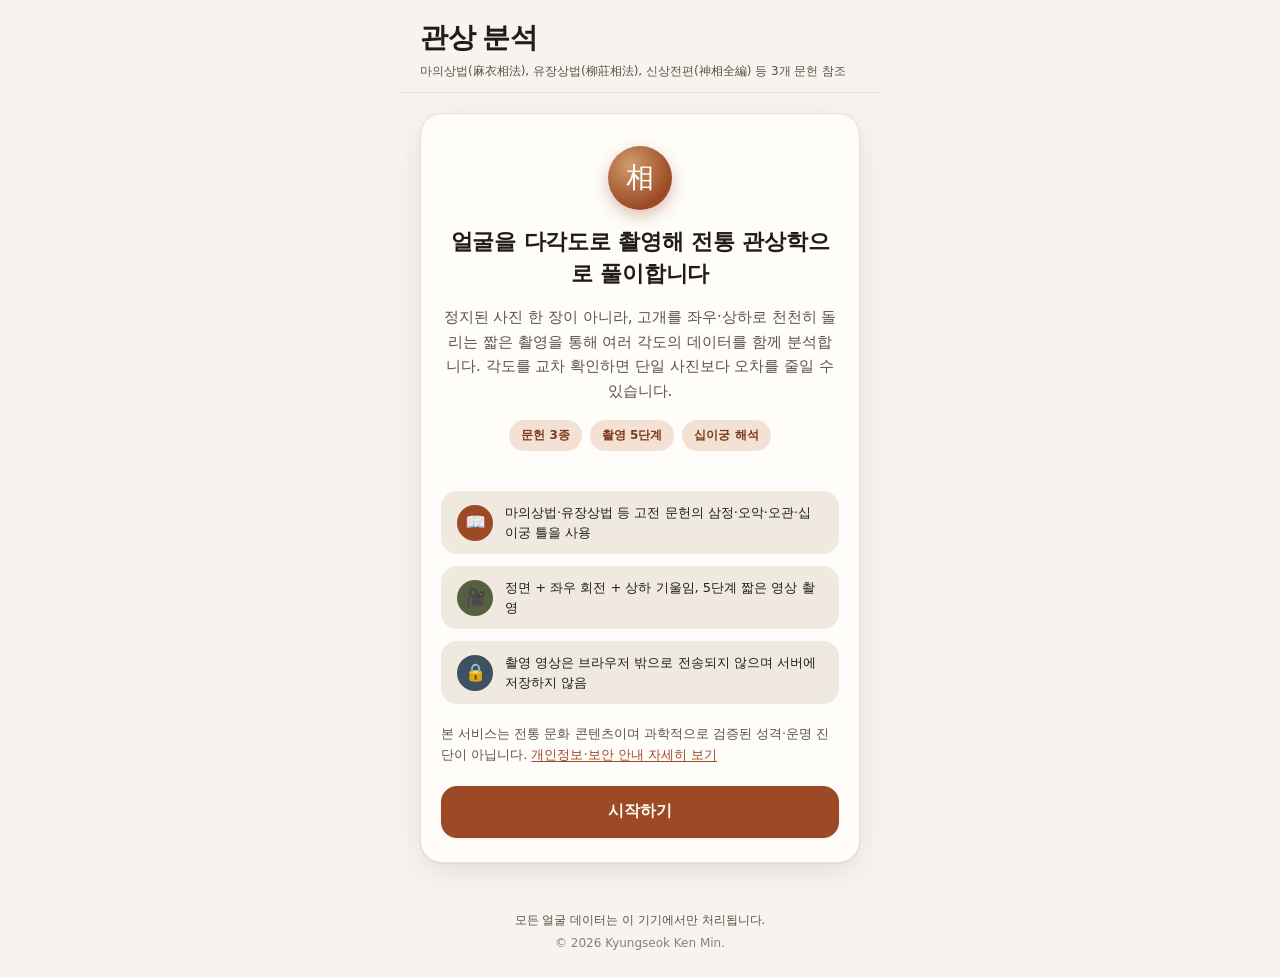
==== commit 47735a95: "첫 화면 재디자인 — 원형 엠블럼 + 신뢰 배지 (3안 중 채택) 리포트 화면의 색상 카드 개편과 어울리는 첫 화면 디자인을 3가지 안(에디토리얼/컬러 히어로 밴드/엠블럼+배지)으" ====
--- a/index.html
+++ b/index.html
@@ -20,16 +20,24 @@
   <!-- 1. 인트로 -->
   <section id="screen-intro" class="screen">
     <div class="card">
-      <h1>얼굴을 다각도로 촬영해<br />전통 관상학으로 풀이합니다</h1>
-      <p class="lead">
-        정지된 사진 한 장이 아니라, 고개를 좌우·상하로 천천히 돌리는 짧은 촬영을 통해
-        여러 각도의 데이터를 함께 분석합니다. 각도를 교차 확인하면 단일 사진보다
-        오차를 줄일 수 있습니다.
-      </p>
+      <div class="intro-hero">
+        <div class="intro-emblem" aria-hidden="true"><span>相</span></div>
+        <h1>얼굴을 다각도로 촬영해 전통 관상학으로 풀이합니다</h1>
+        <p class="lead">
+          정지된 사진 한 장이 아니라, 고개를 좌우·상하로 천천히 돌리는 짧은 촬영을 통해
+          여러 각도의 데이터를 함께 분석합니다. 각도를 교차 확인하면 단일 사진보다
+          오차를 줄일 수 있습니다.
+        </p>
+        <div class="intro-badges">
+          <span class="intro-badge">문헌 3종</span>
+          <span class="intro-badge">촬영 5단계</span>
+          <span class="intro-badge">십이궁 해석</span>
+        </div>
+      </div>
       <ul class="feature-list">
-        <li data-theme="ink"><span class="feature-icon" aria-hidden="true">📖</span><span class="feature-text">마의상법·유장상법 등 고전 문헌의 삼정·오악·오관·십이궁 틀을 사용</span></li>
-        <li data-theme="ember"><span class="feature-icon" aria-hidden="true">🎥</span><span class="feature-text">정면 + 좌우 회전 + 상하 기울임, 5단계 짧은 영상 촬영</span></li>
-        <li data-theme="pine"><span class="feature-icon" aria-hidden="true">🔒</span><span class="feature-text">촬영 영상은 브라우저 밖으로 전송되지 않으며 서버에 저장하지 않음</span></li>
+        <li><span class="feature-icon feature-icon-1" aria-hidden="true">📖</span><span class="feature-text">마의상법·유장상법 등 고전 문헌의 삼정·오악·오관·십이궁 틀을 사용</span></li>
+        <li><span class="feature-icon feature-icon-2" aria-hidden="true">🎥</span><span class="feature-text">정면 + 좌우 회전 + 상하 기울임, 5단계 짧은 영상 촬영</span></li>
+        <li><span class="feature-icon feature-icon-3" aria-hidden="true">🔒</span><span class="feature-text">촬영 영상은 브라우저 밖으로 전송되지 않으며 서버에 저장하지 않음</span></li>
       </ul>
       <p class="disclaimer-inline">
         본 서비스는 전통 문화 콘텐츠이며 과학적으로 검증된 성격·운명 진단이 아닙니다.
--- a/css/style.css
+++ b/css/style.css
@@ -242,68 +242,97 @@
   line-height: 1.65;
 }
 
-/* 벤토(bento) 그리드: 첫 항목(문헌 근거)은 넓게, 나머지 둘은 정사각형 타일로 나란히 —
-   가로로 늘어선 목록이 아니라 크기 차이가 있는 타일 구성으로 한눈에 훑어보게 한다. */
+/* 첫 화면 히어로 — 원형 엠블럼 + 헤드라인 + 신뢰 배지를 가운데 정렬로 묶어, 리포트
+   화면의 색상 카드와는 대비되는 차분한 도입부로 삼는다. */
+.intro-hero {
+  text-align: center;
+  padding: var(--space-2) 0 var(--space-3);
+}
+
+.intro-emblem {
+  width: 64px;
+  height: 64px;
+  margin: 0 auto var(--space-4);
+  border-radius: var(--radius-full);
+  background: radial-gradient(circle at 35% 30%, #cf9c6d, var(--accent) 70%);
+  display: flex;
+  align-items: center;
+  justify-content: center;
+  box-shadow: 0 6px 16px rgba(156, 74, 38, 0.35);
+}
+.intro-emblem span {
+  font-family: var(--font-serif);
+  font-size: 28px;
+  color: #fff;
+}
+
+.intro-hero h1 {
+  font-size: 1.4rem;
+  line-height: 1.4;
+}
+
+.intro-hero .lead {
+  margin: 0 0 var(--space-4);
+}
+
+.intro-badges {
+  display: flex;
+  justify-content: center;
+  gap: var(--space-2);
+  flex-wrap: wrap;
+  margin-bottom: var(--space-2);
+}
+
+.intro-badge {
+  font-size: var(--text-xs);
+  font-weight: 600;
+  background: var(--accent-soft);
+  color: var(--accent-strong);
+  padding: 6px var(--space-3);
+  border-radius: var(--radius-full);
+  white-space: nowrap;
+}
+
 .feature-list {
   list-style: none;
   padding: 0;
-  margin: 0 0 var(--space-5);
-  display: grid;
-  grid-template-columns: 1fr 1fr;
+  margin: var(--space-5) 0;
+  display: flex;
+  flex-direction: column;
   gap: var(--space-3);
   font-size: var(--text-base);
 }
 
 .feature-list li {
   display: flex;
-  align-items: flex-start;
+  align-items: center;
   gap: var(--space-3);
   background: var(--surface-alt);
   border-radius: var(--radius-md);
   padding: var(--space-3) var(--space-4);
-  /* .report-card와 같은 이유 — [data-theme]가 --text를 밝게 덮어써도 .feature-text가
-     그 상속을 실제로 받으려면 이 지점에서 color: var(--text)로 다시 계산돼야 한다. */
   color: var(--text);
-}
-
-.feature-list li:first-child {
-  grid-column: 1 / -1;
-}
-
-.feature-list li:not(:first-child) {
-  grid-column: span 1;
-  flex-direction: column;
-  align-items: center;
-  text-align: center;
-  gap: var(--space-2);
-  padding: var(--space-4) var(--space-3);
 }
 
 .feature-icon {
   flex: none;
-  display: inline-flex;
+  width: 36px;
+  height: 36px;
+  border-radius: var(--radius-full);
+  display: flex;
   align-items: center;
   justify-content: center;
-  width: 28px;
-  height: 28px;
-  font-size: 15px;
-  line-height: 1;
-}
-
-.feature-list li:not(:first-child) .feature-icon {
-  width: 44px;
-  height: 44px;
-  font-size: 22px;
-  background: var(--accent-soft);
-  border-radius: var(--radius-full);
-}
-
-.feature-text { flex: 1; }
-
-.feature-list li:not(:first-child) .feature-text {
-  flex: none;
+  font-size: 17px;
+  color: #fff;
+}
+/* 리포트 카드 색상 팔레트(reportCardText.js의 THEME_COLORS)에서 세 색만 가져와 작은
+   아이콘 원에 입힌다 — 전면 배경색까지는 아니어도 리포트 화면과 색으로 은은하게 이어진다. */
+.feature-icon-1 { background: var(--accent); }
+.feature-icon-2 { background: #55603f; }
+.feature-icon-3 { background: #3f5060; }
+
+.feature-text {
   font-size: var(--text-sm);
-  color: var(--text-muted);
+  line-height: 1.5;
 }
 
 .consent-list {
@@ -804,11 +833,8 @@
    이미지 반영). 라이트/다크 모드와 무관하게 고정된 색으로, 배지·헤드라인·밑줄 등 하위
    요소가 이미 --text/--accent 계열 커스텀 프로퍼티를 쓰고 있어 여기서 그 값만 밝은 색으로
    덮어쓰면 하위 요소들이 자동으로 배경과 대비되는 색을 쓴다(개별 선택자를 따로 만들 필요가
-   없다). --danger(밑줄색)는 다크 배경 위에서도 잘 보이도록 밝은 산호색 계열로 통일했다.
-   같은 색상 규칙을 첫 화면의 특징 타일(.feature-list li)에도 적용해, 첫 화면과 리포트
-   화면이 같은 카드 디자인 언어를 쓰도록 맞췄다. */
-.report-card[data-theme],
-.feature-list li[data-theme] {
+   없다). --danger(밑줄색)는 다크 배경 위에서도 잘 보이도록 밝은 산호색 계열로 통일했다. */
+.report-card[data-theme] {
   border: none;
   --text: #fbf6ef;
   --text-muted: rgba(251, 246, 239, 0.78);
@@ -818,17 +844,17 @@
   --border: rgba(251, 246, 239, 0.28);
   --danger: #ff9d85;
 }
-.report-card[data-theme="ink"], .feature-list li[data-theme="ink"] { background: #2f3b52; }
-.report-card[data-theme="ember"], .feature-list li[data-theme="ember"] { background: #7c3a1c; }
-.report-card[data-theme="clay"], .feature-list li[data-theme="clay"] { background: #8a4a42; }
-.report-card[data-theme="moss"], .feature-list li[data-theme="moss"] { background: #55603f; }
-.report-card[data-theme="slate"], .feature-list li[data-theme="slate"] { background: #3f5060; }
-.report-card[data-theme="ochre"], .feature-list li[data-theme="ochre"] { background: #7c5f2b; }
-.report-card[data-theme="plum"], .feature-list li[data-theme="plum"] { background: #5a3552; }
-.report-card[data-theme="brick"], .feature-list li[data-theme="brick"] { background: #8c4a2f; }
-.report-card[data-theme="pine"], .feature-list li[data-theme="pine"] { background: #2f6b5e; }
-.report-card[data-theme="taupe"], .feature-list li[data-theme="taupe"] { background: #6b5642; }
-.report-card[data-theme="charcoal"], .feature-list li[data-theme="charcoal"] { background: #3a3530; }
+.report-card[data-theme="ink"] { background: #2f3b52; }
+.report-card[data-theme="ember"] { background: #7c3a1c; }
+.report-card[data-theme="clay"] { background: #8a4a42; }
+.report-card[data-theme="moss"] { background: #55603f; }
+.report-card[data-theme="slate"] { background: #3f5060; }
+.report-card[data-theme="ochre"] { background: #7c5f2b; }
+.report-card[data-theme="plum"] { background: #5a3552; }
+.report-card[data-theme="brick"] { background: #8c4a2f; }
+.report-card[data-theme="pine"] { background: #2f6b5e; }
+.report-card[data-theme="taupe"] { background: #6b5642; }
+.report-card[data-theme="charcoal"] { background: #3a3530; }
 
 .report-card-header {
   display: flex;
